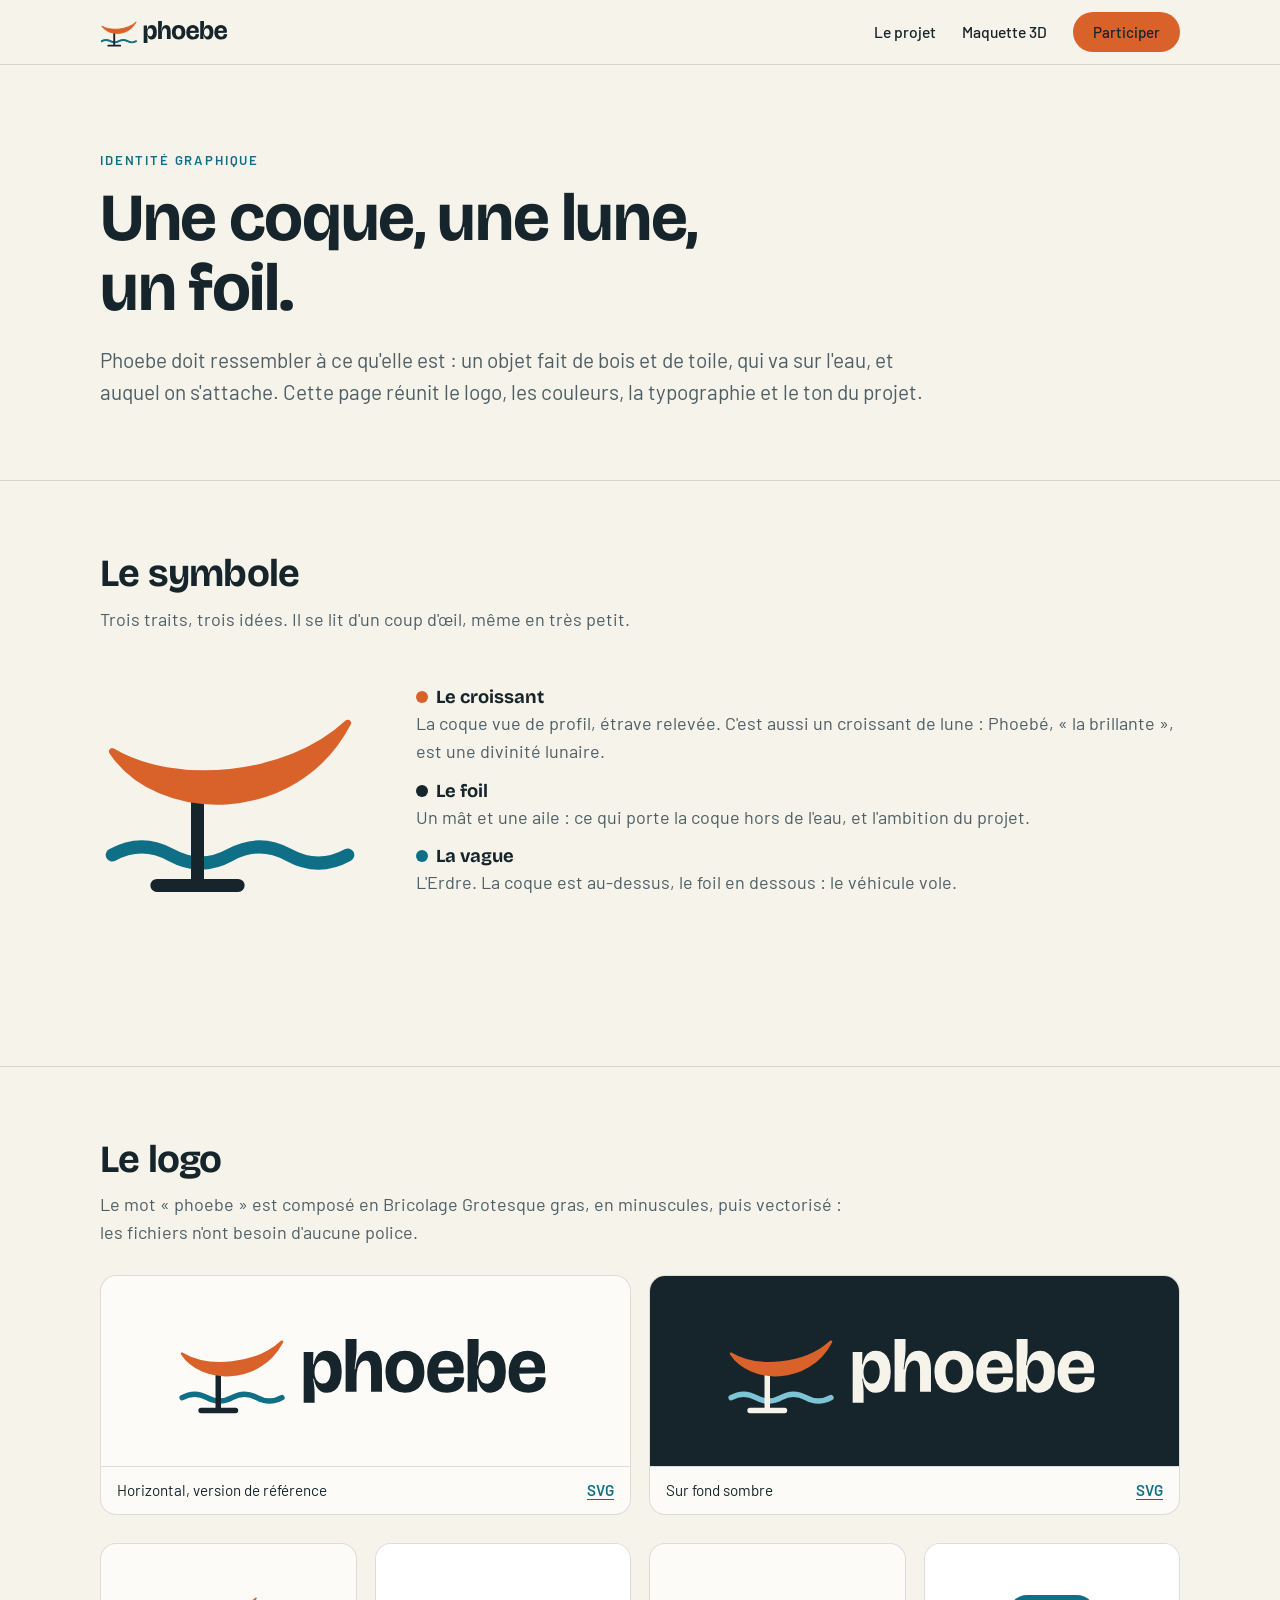
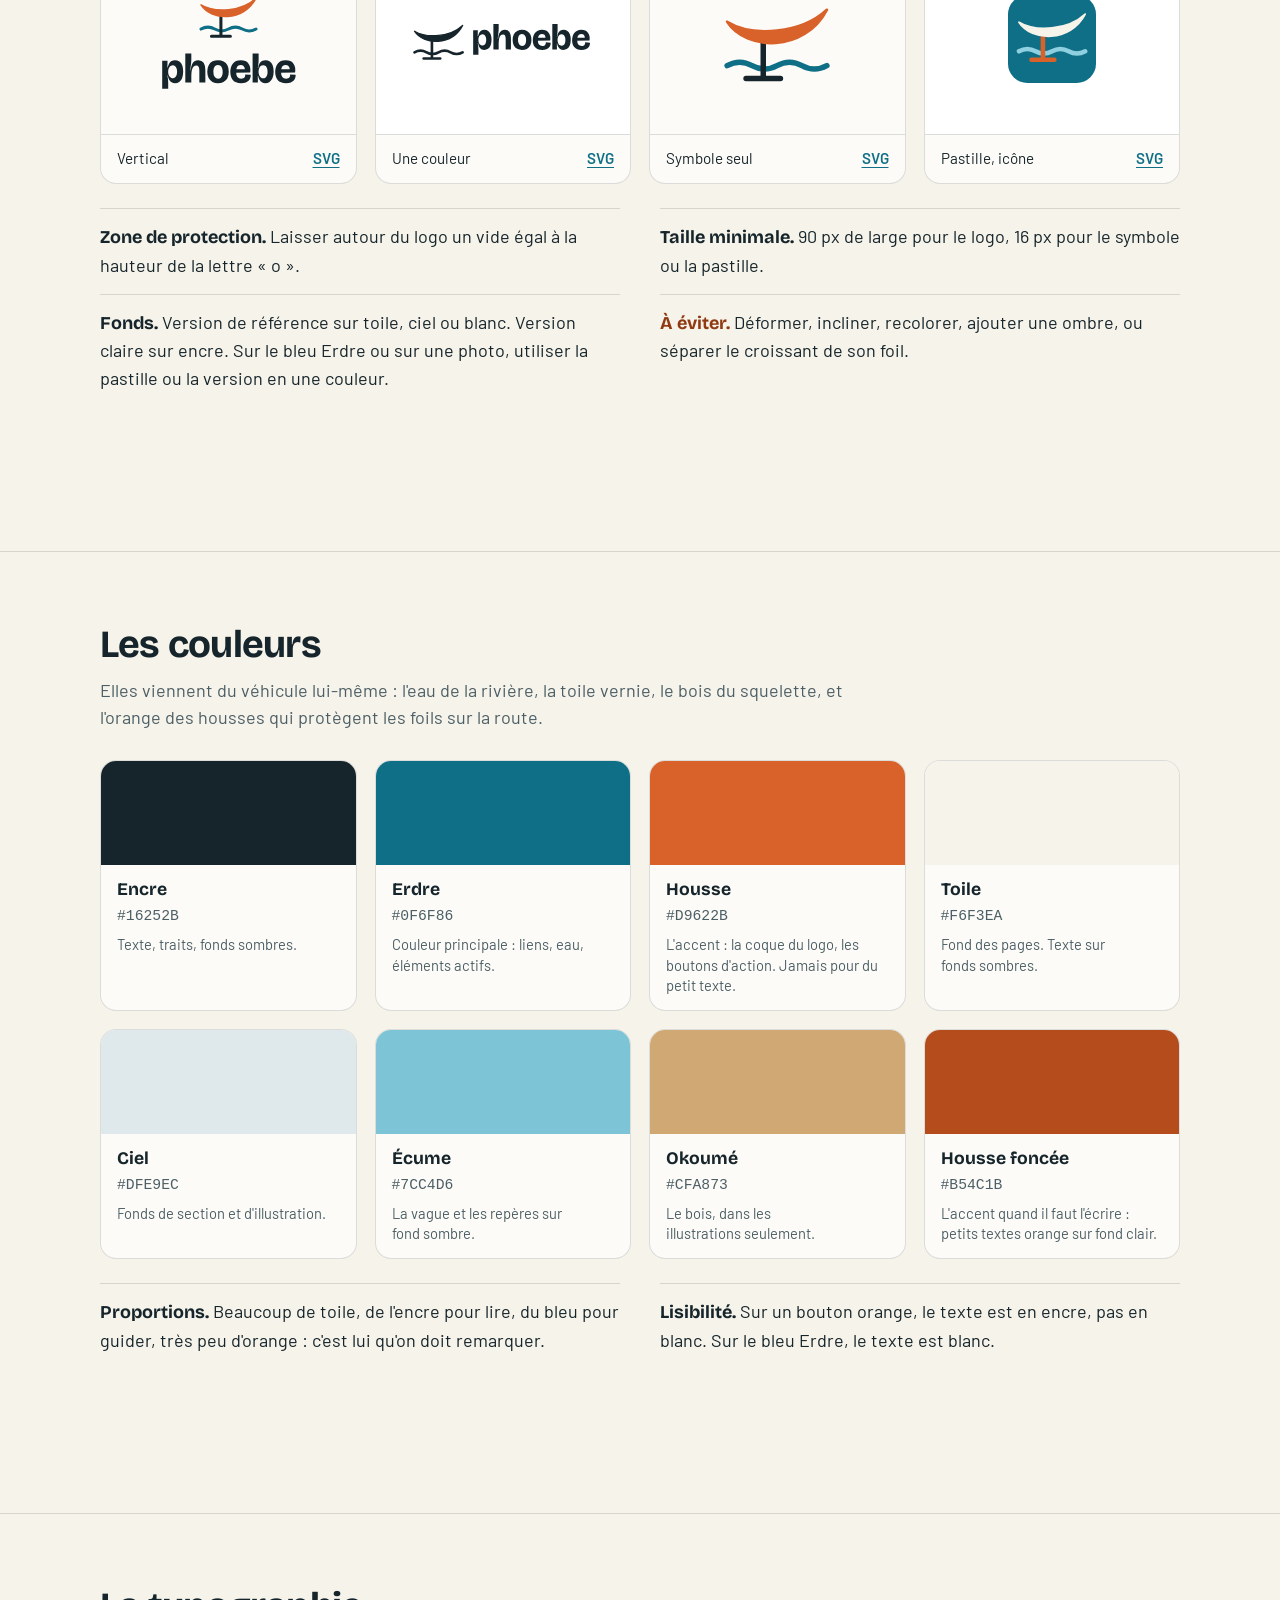
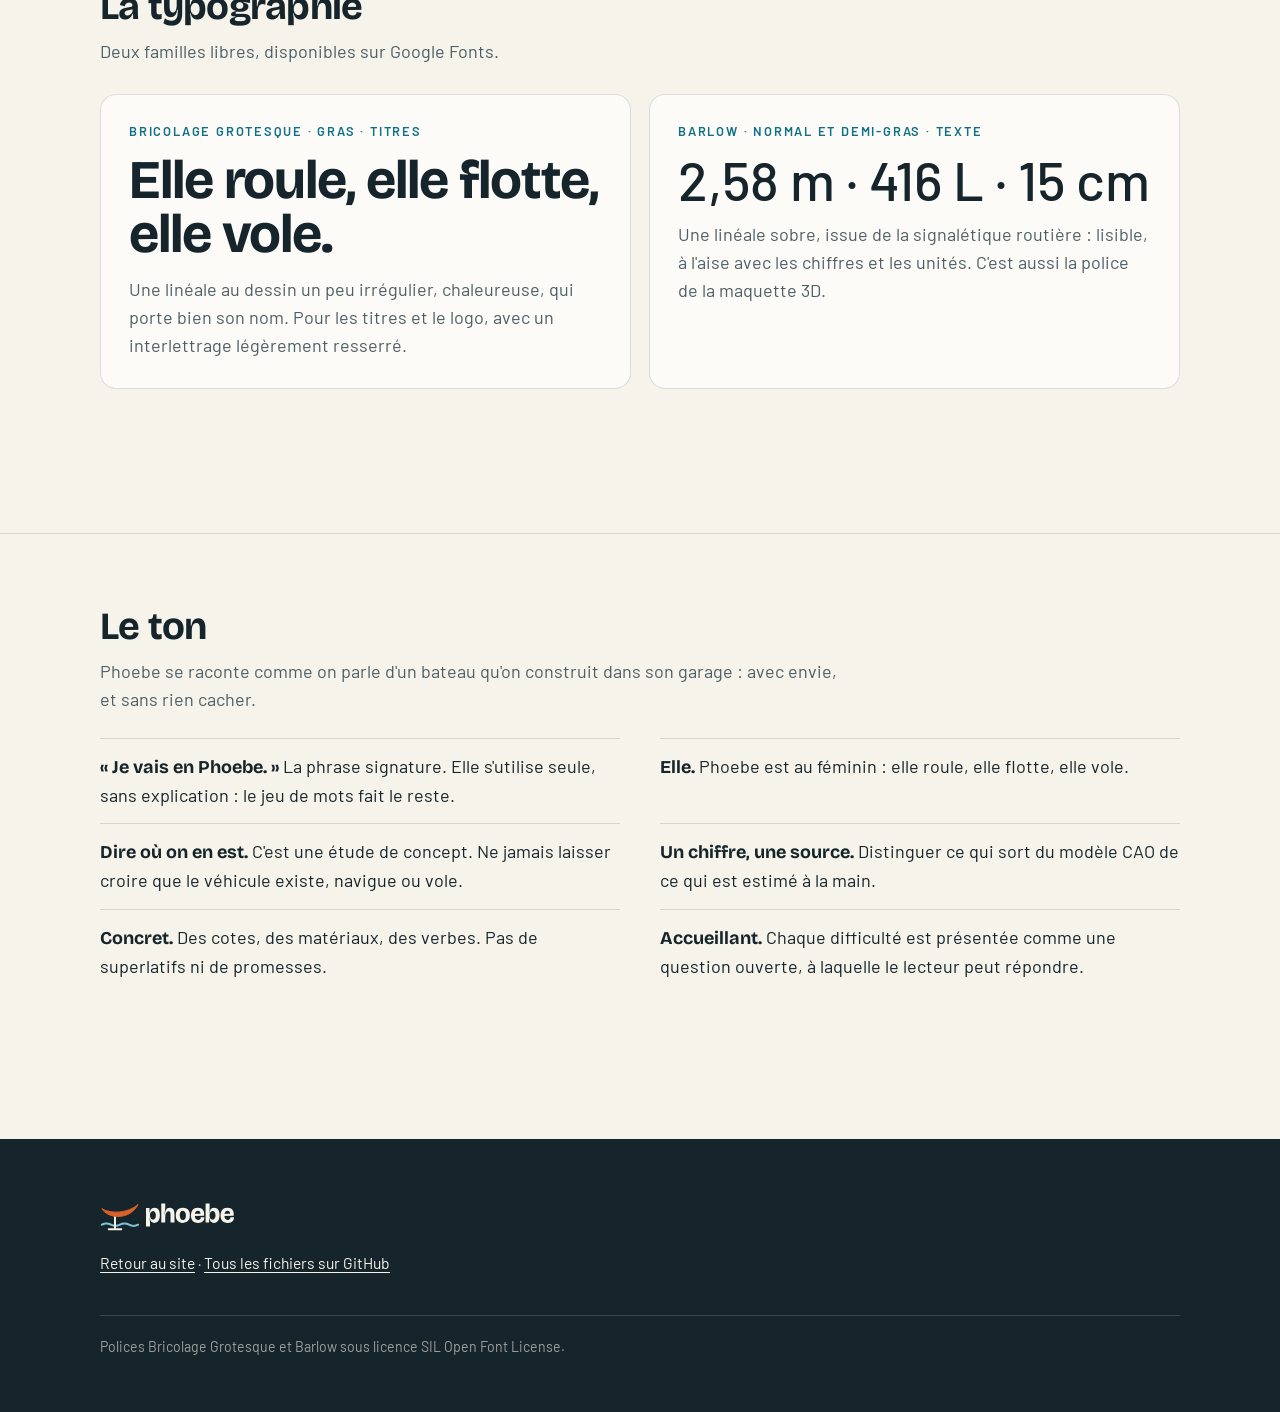
==== identite/index.html @ fafa2d9b "Identité graphique et site de présentation Logo (croissant, foil, vague) et ses variantes SVG, chart" ====
<!DOCTYPE html>
<html lang="fr">
<head>
<meta charset="utf-8">
<meta name="viewport" content="width=device-width, initial-scale=1">
<title>Phoebe : identité graphique</title>
<meta name="description" content="Logo, couleurs, typographie et ton du projet Phoebe.">
<meta name="theme-color" content="#0f6f86">
<link rel="icon" href="favicon.svg" type="image/svg+xml">
<link rel="preconnect" href="https://fonts.googleapis.com">
<link rel="preconnect" href="https://fonts.gstatic.com" crossorigin>
<link href="https://fonts.googleapis.com/css2?family=Barlow:wght@400;500;600&family=Bricolage+Grotesque:opsz,wght@12..96,600;12..96,700&display=swap" rel="stylesheet">
<link rel="stylesheet" href="../assets/phoebe.css">
<style>
.intro{padding:clamp(40px,7vw,88px) 0 0}
.intro h1{font-size:clamp(2.4rem,6vw,4.2rem);margin-bottom:20px}
.bloc{padding:clamp(40px,6vw,72px) 0;border-top:1px solid var(--ligne);margin-top:clamp(40px,6vw,72px)}
.bloc h2{font-size:clamp(1.7rem,3.4vw,2.4rem);margin-bottom:12px}
.bloc > .cadre > p{max-width:42em;color:var(--encre-doux)}
.grille{display:grid;gap:18px;margin-top:28px}
.g2{grid-template-columns:repeat(2,1fr)}
.g3{grid-template-columns:repeat(3,1fr)}
.g4{grid-template-columns:repeat(4,1fr)}
@media (max-width:820px){.g2,.g3,.g4{grid-template-columns:1fr}}
@media (min-width:821px) and (max-width:1020px){.g4{grid-template-columns:repeat(2,1fr)}}
.case{border:1px solid var(--ligne);border-radius:var(--rayon);background:var(--papier);overflow:hidden;margin:0}
.case .vue{display:grid;place-items:center;padding:36px;min-height:190px}
.case .vue img{max-height:110px;width:auto}
.case .vue.sombre{background:var(--encre)}
.case .vue.blanc{background:#fff}
.case .vue.eau{background:var(--erdre)}
.case figcaption{display:flex;justify-content:space-between;gap:12px;align-items:baseline;padding:12px 16px;border-top:1px solid var(--ligne);font-size:.95rem}
.case figcaption a{font-weight:600;white-space:nowrap}
.sens{display:grid;grid-template-columns:auto 1fr;gap:clamp(24px,5vw,56px);align-items:center;margin-top:28px}
.sens img{width:clamp(160px,24vw,260px)}
.sens dl{margin:0;display:grid;gap:14px}
.sens dt{font:700 1.15rem var(--titre)}
.sens dd{margin:2px 0 0;color:var(--encre-doux)}
.sens .p{display:inline-block;width:12px;height:12px;border-radius:50%;margin-right:8px}
@media (max-width:700px){.sens{grid-template-columns:1fr}}
.teinte{border:1px solid var(--ligne);border-radius:var(--rayon);overflow:hidden;background:var(--papier)}
.teinte .aplat{height:104px}
.teinte .t{padding:14px 16px}
.teinte b{display:block;font:700 1.1rem var(--titre)}
.teinte code{font:500 .92rem ui-monospace,Menlo,Consolas,monospace;color:var(--encre-doux)}
.teinte p{margin:6px 0 0;font-size:.92rem;color:var(--encre-doux);line-height:1.4}
.specimen{border:1px solid var(--ligne);border-radius:var(--rayon);background:var(--papier);padding:28px}
.specimen .nom{font:600 .8rem var(--texte);letter-spacing:.14em;text-transform:uppercase;color:var(--erdre);margin-bottom:14px}
.specimen .grand{font:700 clamp(2.2rem,5vw,3.4rem)/1 var(--titre);letter-spacing:-.02em;margin-bottom:14px}
.specimen .corps{color:var(--encre-doux);margin:0}
.regles{list-style:none;margin:24px 0 0;padding:0;display:grid;grid-template-columns:repeat(2,1fr);gap:0 40px;max-width:none}
.regles li{padding:14px 0;border-top:1px solid var(--ligne)}
.regles b{font-family:var(--titre)}
@media (max-width:820px){.regles{grid-template-columns:1fr}}
.non{color:#8f3a12}
</style>
</head>
<body>

<header class="barre">
  <div class="cadre">
    <a class="logo" href="../" aria-label="Phoebe, accueil"><img src="phoebe-logo.svg" alt="Phoebe" width="219" height="64"></a>
    <nav aria-label="Navigation principale">
      <a href="../">Le projet</a>
      <a href="../#maquette">Maquette 3D</a>
      <a class="bouton bouton-plein" href="../#participer">Participer</a>
    </nav>
  </div>
</header>

<main>
<section class="intro">
  <div class="cadre">
    <p class="surtitre">Identité graphique</p>
    <h1>Une coque, une lune,<br>un foil.</h1>
    <p class="chapo">Phoebe doit ressembler à ce qu'elle est : un objet fait de bois et de toile, qui va sur l'eau, et auquel on s'attache. Cette page réunit le logo, les couleurs, la typographie et le ton du projet.</p>
  </div>
</section>

<section class="bloc">
  <div class="cadre">
    <h2>Le symbole</h2>
    <p>Trois traits, trois idées. Il se lit d'un coup d'œil, même en très petit.</p>
    <div class="sens">
      <img src="phoebe-symbole.svg" alt="Symbole de Phoebe" width="260" height="260">
      <dl>
        <div><dt><span class="p" style="background:var(--orange)"></span>Le croissant</dt><dd>La coque vue de profil, étrave relevée. C'est aussi un croissant de lune : Phoebé, « la brillante », est une divinité lunaire.</dd></div>
        <div><dt><span class="p" style="background:var(--encre)"></span>Le foil</dt><dd>Un mât et une aile : ce qui porte la coque hors de l'eau, et l'ambition du projet.</dd></div>
        <div><dt><span class="p" style="background:var(--erdre)"></span>La vague</dt><dd>L'Erdre. La coque est au-dessus, le foil en dessous : le véhicule vole.</dd></div>
      </dl>
    </div>
  </div>
</section>

<section class="bloc">
  <div class="cadre">
    <h2>Le logo</h2>
    <p>Le mot « phoebe » est composé en Bricolage Grotesque gras, en minuscules, puis vectorisé : les fichiers n'ont besoin d'aucune police.</p>
    <div class="grille g2">
      <figure class="case"><div class="vue"><img src="phoebe-logo.svg" alt="Logo horizontal en couleurs"></div><figcaption><span>Horizontal, version de référence</span><a href="phoebe-logo.svg" download>SVG</a></figure>
      <figure class="case"><div class="vue sombre"><img src="phoebe-logo-clair.svg" alt="Logo pour fonds sombres"></div><figcaption><span>Sur fond sombre</span><a href="phoebe-logo-clair.svg" download>SVG</a></figure>
    </div>
    <div class="grille g4">
      <figure class="case"><div class="vue"><img src="phoebe-logo-vertical.svg" alt="Logo vertical"></div><figcaption><span>Vertical</span><a href="phoebe-logo-vertical.svg" download>SVG</a></figure>
      <figure class="case"><div class="vue blanc"><img src="phoebe-logo-mono.svg" alt="Logo en une couleur" style="max-height:64px"></div><figcaption><span>Une couleur</span><a href="phoebe-logo-mono.svg" download>SVG</a></figure>
      <figure class="case"><div class="vue"><img src="phoebe-symbole.svg" alt="Symbole seul"></div><figcaption><span>Symbole seul</span><a href="phoebe-symbole.svg" download>SVG</a></figure>
      <figure class="case"><div class="vue blanc"><img src="favicon.svg" alt="Pastille" style="max-height:88px"></div><figcaption><span>Pastille, icône</span><a href="favicon.svg" download>SVG</a></figure>
    </div>
    <ul class="regles">
      <li><b>Zone de protection.</b> Laisser autour du logo un vide égal à la hauteur de la lettre « o ».</li>
      <li><b>Taille minimale.</b> 90 px de large pour le logo, 16 px pour le symbole ou la pastille.</li>
      <li><b>Fonds.</b> Version de référence sur toile, ciel ou blanc. Version claire sur encre. Sur le bleu Erdre ou sur une photo, utiliser la pastille ou la version en une couleur.</li>
      <li><b class="non">À éviter.</b> Déformer, incliner, recolorer, ajouter une ombre, ou séparer le croissant de son foil.</li>
    </ul>
  </div>
</section>

<section class="bloc">
  <div class="cadre">
    <h2>Les couleurs</h2>
    <p>Elles viennent du véhicule lui-même : l'eau de la rivière, la toile vernie, le bois du squelette, et l'orange des housses qui protègent les foils sur la route.</p>
    <div class="grille g4">
      <div class="teinte"><div class="aplat" style="background:#16252b"></div><div class="t"><b>Encre</b><code>#16252B</code><p>Texte, traits, fonds sombres.</p></div></div>
      <div class="teinte"><div class="aplat" style="background:#0f6f86"></div><div class="t"><b>Erdre</b><code>#0F6F86</code><p>Couleur principale : liens, eau, éléments actifs.</p></div></div>
      <div class="teinte"><div class="aplat" style="background:#d9622b"></div><div class="t"><b>Housse</b><code>#D9622B</code><p>L'accent : la coque du logo, les boutons d'action. Jamais pour du petit texte.</p></div></div>
      <div class="teinte"><div class="aplat" style="background:#f6f3ea"></div><div class="t"><b>Toile</b><code>#F6F3EA</code><p>Fond des pages. Texte sur fonds sombres.</p></div></div>
      <div class="teinte"><div class="aplat" style="background:#dfe9ec"></div><div class="t"><b>Ciel</b><code>#DFE9EC</code><p>Fonds de section et d'illustration.</p></div></div>
      <div class="teinte"><div class="aplat" style="background:#7cc4d6"></div><div class="t"><b>Écume</b><code>#7CC4D6</code><p>La vague et les repères sur fond sombre.</p></div></div>
      <div class="teinte"><div class="aplat" style="background:#cfa873"></div><div class="t"><b>Okoumé</b><code>#CFA873</code><p>Le bois, dans les illustrations seulement.</p></div></div>
      <div class="teinte"><div class="aplat" style="background:#b54c1b"></div><div class="t"><b>Housse foncée</b><code>#B54C1B</code><p>L'accent quand il faut l'écrire : petits textes orange sur fond clair.</p></div></div>
    </div>
    <ul class="regles">
      <li><b>Proportions.</b> Beaucoup de toile, de l'encre pour lire, du bleu pour guider, très peu d'orange : c'est lui qu'on doit remarquer.</li>
      <li><b>Lisibilité.</b> Sur un bouton orange, le texte est en encre, pas en blanc. Sur le bleu Erdre, le texte est blanc.</li>
    </ul>
  </div>
</section>

<section class="bloc">
  <div class="cadre">
    <h2>La typographie</h2>
    <p>Deux familles libres, disponibles sur Google Fonts.</p>
    <div class="grille g2">
      <div class="specimen">
        <div class="nom">Bricolage Grotesque · gras · titres</div>
        <div class="grand">Elle roule, elle flotte, elle vole.</div>
        <p class="corps">Une linéale au dessin un peu irrégulier, chaleureuse, qui porte bien son nom. Pour les titres et le logo, avec un interlettrage légèrement resserré.</p>
      </div>
      <div class="specimen">
        <div class="nom">Barlow · normal et demi-gras · texte</div>
        <div class="grand" style="font-family:var(--texte);font-weight:500;letter-spacing:0">2,58 m · 416 L · 15 cm</div>
        <p class="corps">Une linéale sobre, issue de la signalétique routière : lisible, à l'aise avec les chiffres et les unités. C'est aussi la police de la maquette 3D.</p>
      </div>
    </div>
  </div>
</section>

<section class="bloc">
  <div class="cadre">
    <h2>Le ton</h2>
    <p>Phoebe se raconte comme on parle d'un bateau qu'on construit dans son garage : avec envie, et sans rien cacher.</p>
    <ul class="regles">
      <li><b>« Je vais en Phoebe. »</b> La phrase signature. Elle s'utilise seule, sans explication : le jeu de mots fait le reste.</li>
      <li><b>Elle.</b> Phoebe est au féminin : elle roule, elle flotte, elle vole.</li>
      <li><b>Dire où on en est.</b> C'est une étude de concept. Ne jamais laisser croire que le véhicule existe, navigue ou vole.</li>
      <li><b>Un chiffre, une source.</b> Distinguer ce qui sort du modèle CAO de ce qui est estimé à la main.</li>
      <li><b>Concret.</b> Des cotes, des matériaux, des verbes. Pas de superlatifs ni de promesses.</li>
      <li><b>Accueillant.</b> Chaque difficulté est présentée comme une question ouverte, à laquelle le lecteur peut répondre.</li>
    </ul>
  </div>
</section>
</main>

<footer class="pied" style="margin-top:clamp(40px,6vw,72px)">
  <div class="cadre">
    <img src="phoebe-logo-clair.svg" alt="Phoebe" width="219" height="64">
    <p><a href="../">Retour au site</a> · <a href="https://github.com/guillaumegodet/phoebe/tree/main/identite">Tous les fichiers sur GitHub</a></p>
    <p class="bas">Polices Bricolage Grotesque et Barlow sous licence SIL Open Font License.</p>
  </div>
</footer>
</body>
</html>
---- assets/phoebe.css ----
/* Phoebe : feuille de style commune au site et à la charte graphique.
   Les couleurs viennent de la maquette 3D : eau de l'Erdre, toile vernie, bois, orange des housses de foils. */
:root{
  --encre:#16252b;
  --encre-doux:#4d5f66;
  --erdre:#0f6f86;
  --erdre-fonce:#0a4a5a;
  --ecume:#7cc4d6;
  --orange:#d9622b;
  --orange-fonce:#b54c1b;
  --toile:#f6f3ea;
  --papier:#fcfbf7;
  --ciel:#dfe9ec;
  --bois:#cfa873;
  --ligne:rgba(22,37,43,.14);
  --titre:"Bricolage Grotesque","Barlow","Helvetica Neue",Arial,sans-serif;
  --texte:"Barlow","Helvetica Neue",Arial,sans-serif;
  --rayon:16px;
  --large:1120px;
  color-scheme:light;
}
*,*::before,*::after{box-sizing:border-box}
html{scroll-behavior:smooth;-webkit-text-size-adjust:100%}
body{
  margin:0;background:var(--toile);color:var(--encre);
  font-family:var(--texte);font-size:18px;line-height:1.55;
  -webkit-font-smoothing:antialiased;
}
img,svg{max-width:100%;display:block}
img{height:auto}
a{color:var(--erdre);text-underline-offset:.18em}
a:hover{color:var(--erdre-fonce)}
:focus-visible{outline:3px solid var(--orange);outline-offset:3px;border-radius:4px}
h1,h2,h3{font-family:var(--titre);font-weight:700;letter-spacing:-.02em;line-height:1.05;margin:0;text-wrap:balance}
h1{font-size:clamp(2.7rem,7.2vw,5.2rem)}
h2{font-size:clamp(2rem,4.4vw,3.1rem)}
h3{font-size:1.3rem;letter-spacing:-.01em;line-height:1.2}
p{margin:0 0 1em;text-wrap:pretty}
.cadre{width:100%;max-width:var(--large);margin:0 auto;padding:0 20px}
.section{padding:clamp(56px,9vw,112px) 0}
.surtitre{
  font:600 .82rem/1.2 var(--texte);letter-spacing:.14em;text-transform:uppercase;
  color:var(--erdre);margin:0 0 14px;
}
.chapo{font-size:clamp(1.1rem,1.9vw,1.3rem);color:var(--encre-doux);max-width:40em}
.entete-section{max-width:46em;margin-bottom:clamp(28px,4vw,48px)}
.entete-section h2{margin-bottom:16px}

/* Boutons */
.bouton{
  display:inline-flex;align-items:center;gap:.5em;min-height:48px;padding:0 22px;border-radius:999px;
  font:600 1rem var(--texte);text-decoration:none;border:2px solid transparent;cursor:pointer;
  transition:transform .15s ease,background-color .15s ease,color .15s ease,border-color .15s ease;
}
.bouton:hover{transform:translateY(-2px)}
.bouton-plein{background:var(--orange);color:var(--encre)}
.bouton-plein:hover{background:#e87440;color:var(--encre)}
.bouton-trait{border-color:var(--encre);color:var(--encre);background:transparent}
.bouton-trait:hover{background:var(--encre);color:var(--toile)}
.bouton-clair{border-color:rgba(246,243,234,.6);color:var(--toile);background:transparent}
.bouton-clair:hover{background:var(--toile);color:var(--encre)}

/* En-tête */
.barre{
  position:sticky;top:0;z-index:20;background:rgba(246,243,234,.88);
  -webkit-backdrop-filter:blur(10px);backdrop-filter:blur(10px);border-bottom:1px solid var(--ligne);
}
.barre .cadre{display:flex;align-items:center;justify-content:space-between;gap:16px;height:64px}
.barre .logo img{height:38px;width:auto}
.barre nav{display:flex;align-items:center;gap:26px}
.barre nav a{color:var(--encre);text-decoration:none;font-weight:500;font-size:.98rem}
.barre nav a:hover{color:var(--erdre)}
.barre nav .bouton{min-height:40px;padding:0 18px;font-size:.95rem}
.barre nav .bouton:hover{color:var(--encre)}
@media (max-width:820px){.barre nav a:not(.bouton){display:none}}

/* Pied de page */
.pied{background:var(--encre);color:rgba(246,243,234,.78);padding:56px 0 40px;font-size:.98rem}
.pied a{color:var(--toile)}
.pied .cols{display:grid;grid-template-columns:1.3fr 1fr 1fr;gap:40px}
.pied img{height:40px;width:auto;margin-bottom:16px}
.pied h3{font:600 .8rem var(--texte);letter-spacing:.14em;text-transform:uppercase;color:var(--ecume);margin-bottom:12px}
.pied ul{list-style:none;margin:0;padding:0}
.pied li{margin-bottom:8px}
.pied .bas{border-top:1px solid rgba(246,243,234,.16);margin-top:40px;padding-top:20px;font-size:.88rem;color:rgba(246,243,234,.6)}
@media (max-width:760px){.pied .cols{grid-template-columns:1fr;gap:28px}}

@media (prefers-reduced-motion:reduce){
  html{scroll-behavior:auto}
  *,*::before,*::after{animation:none!important;transition:none!important}
}
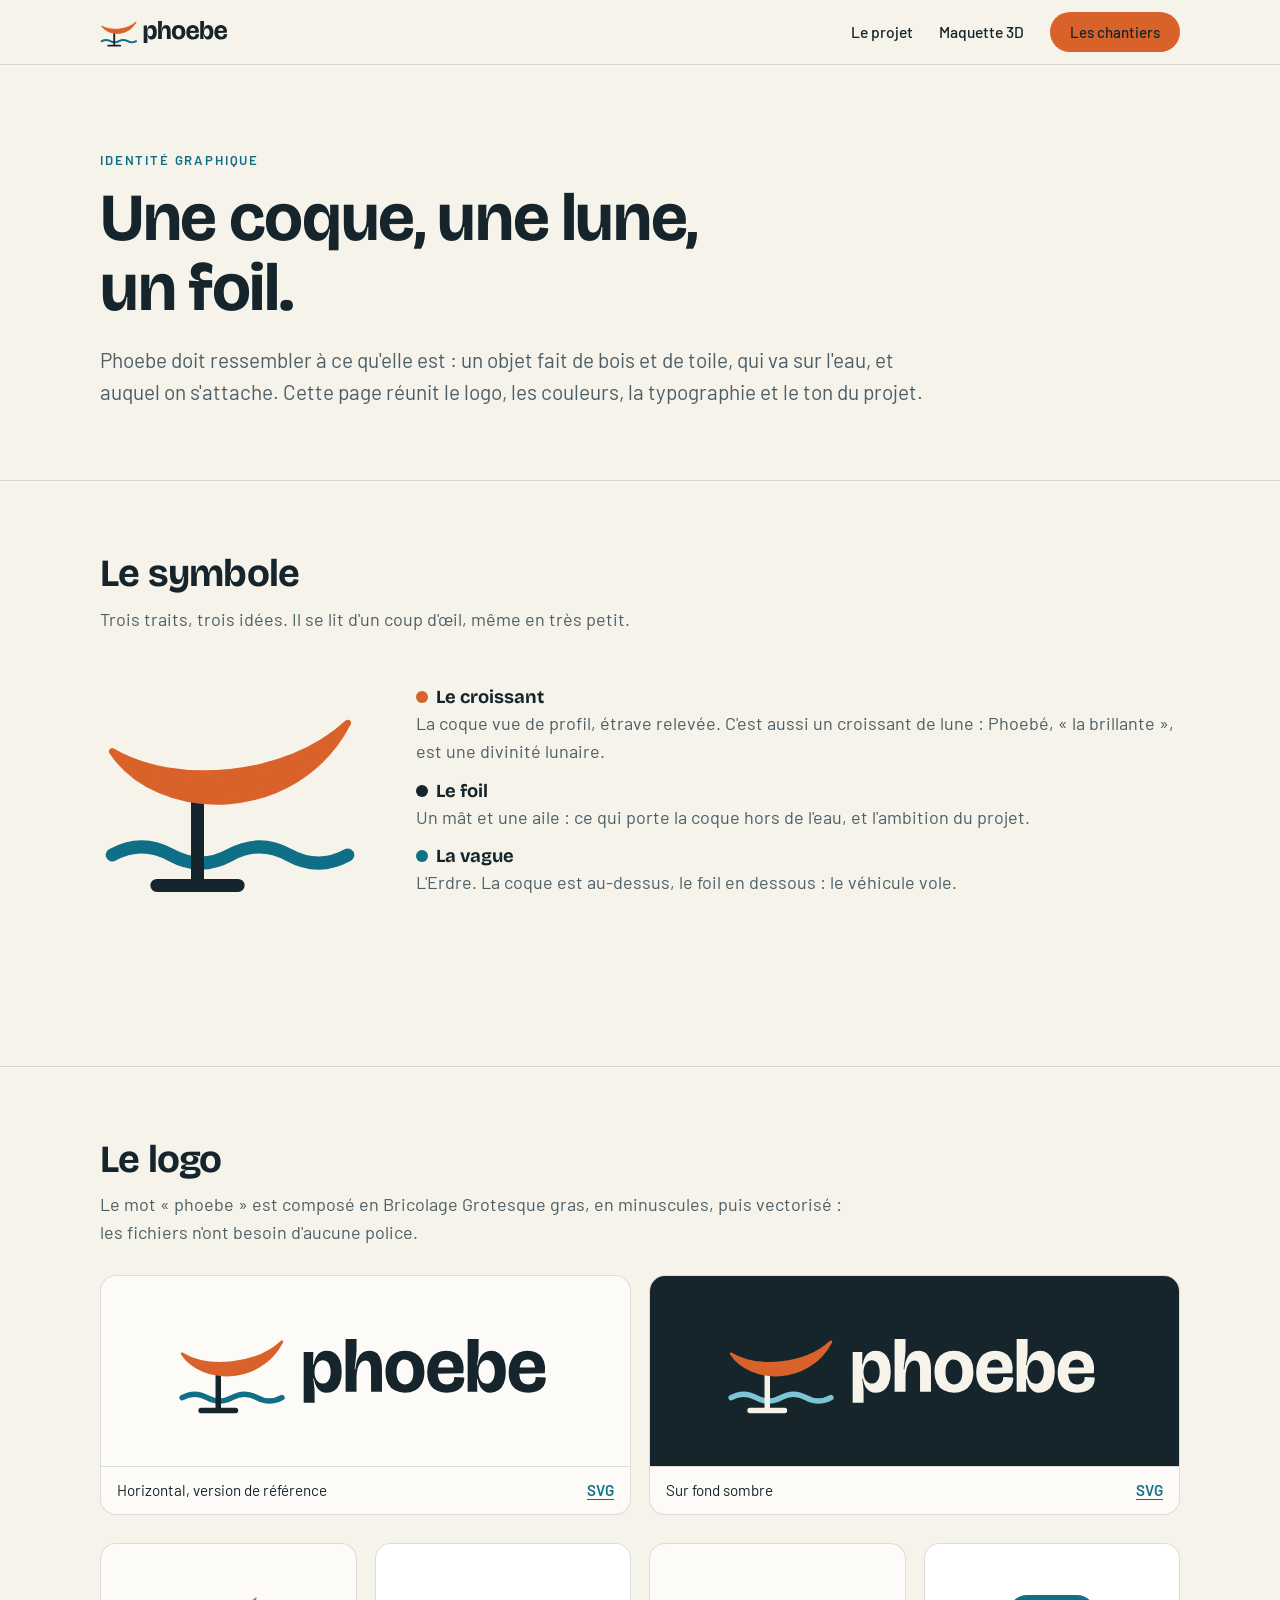
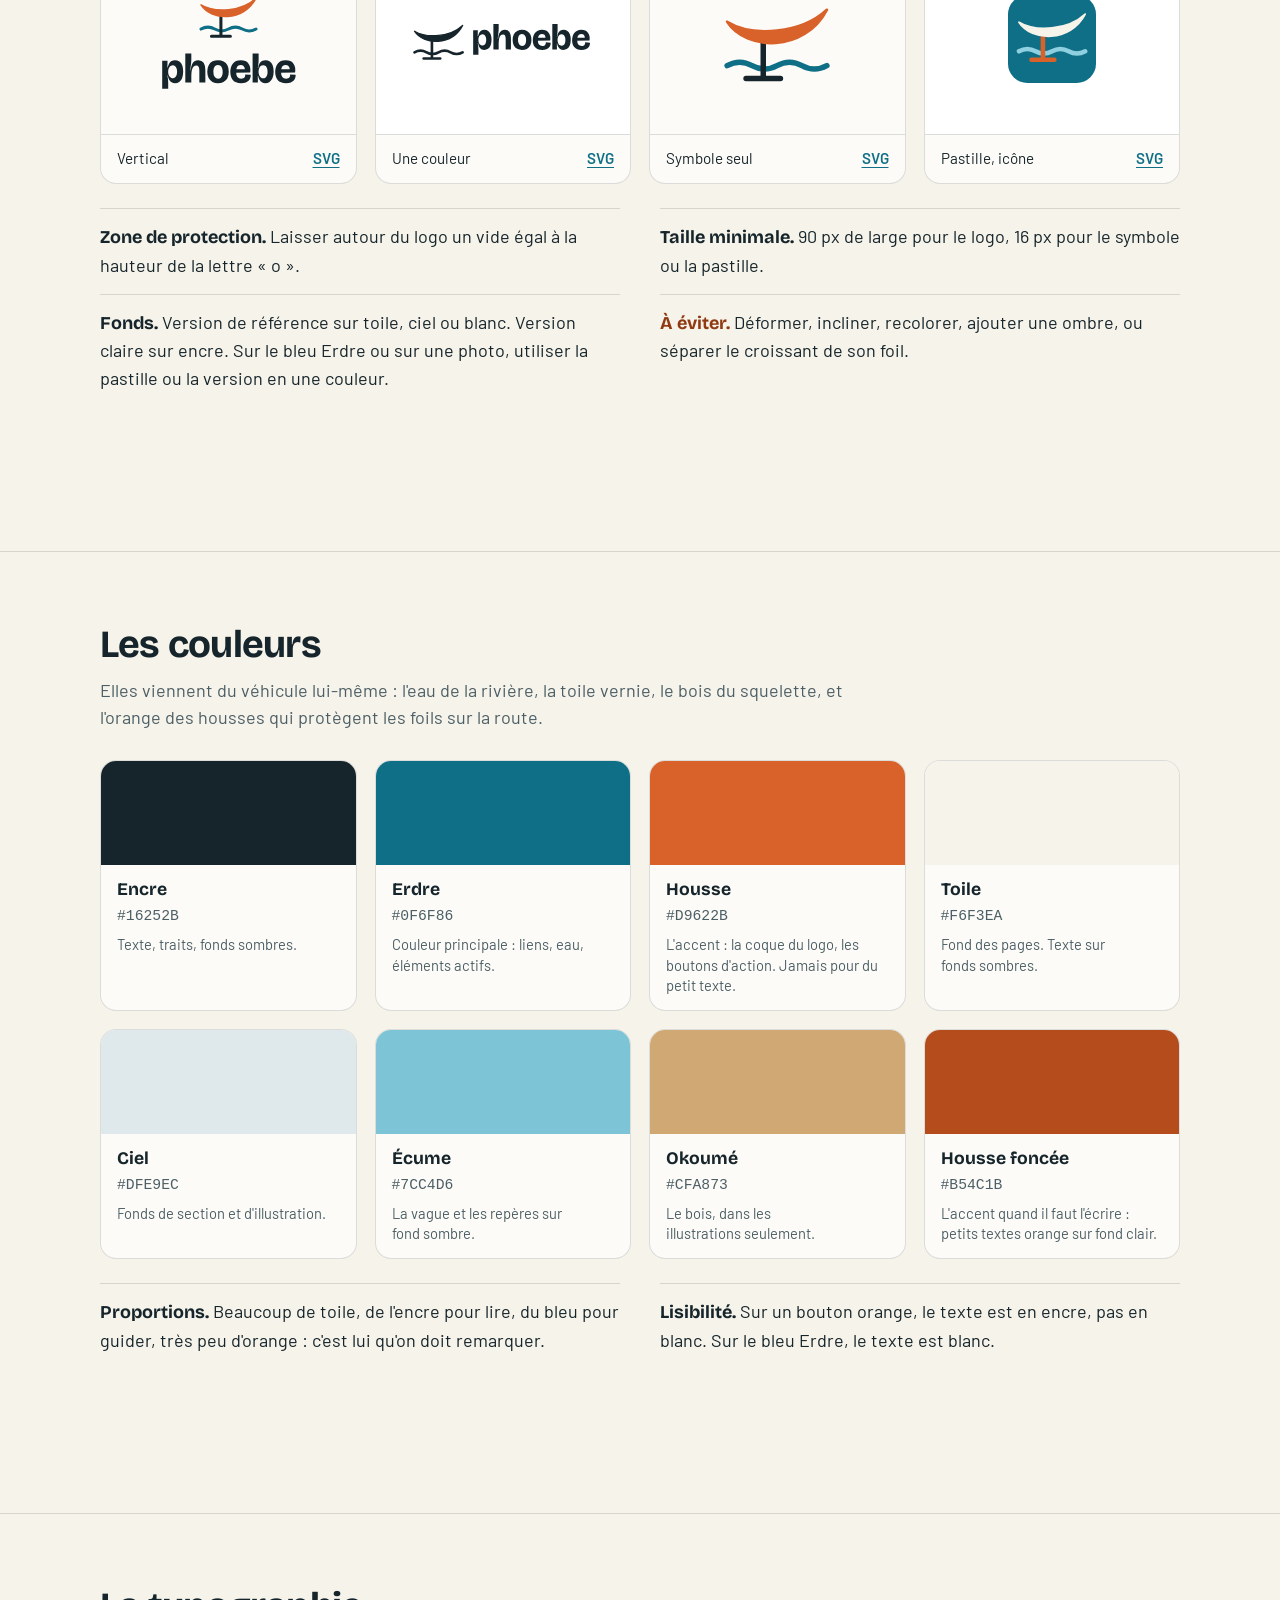
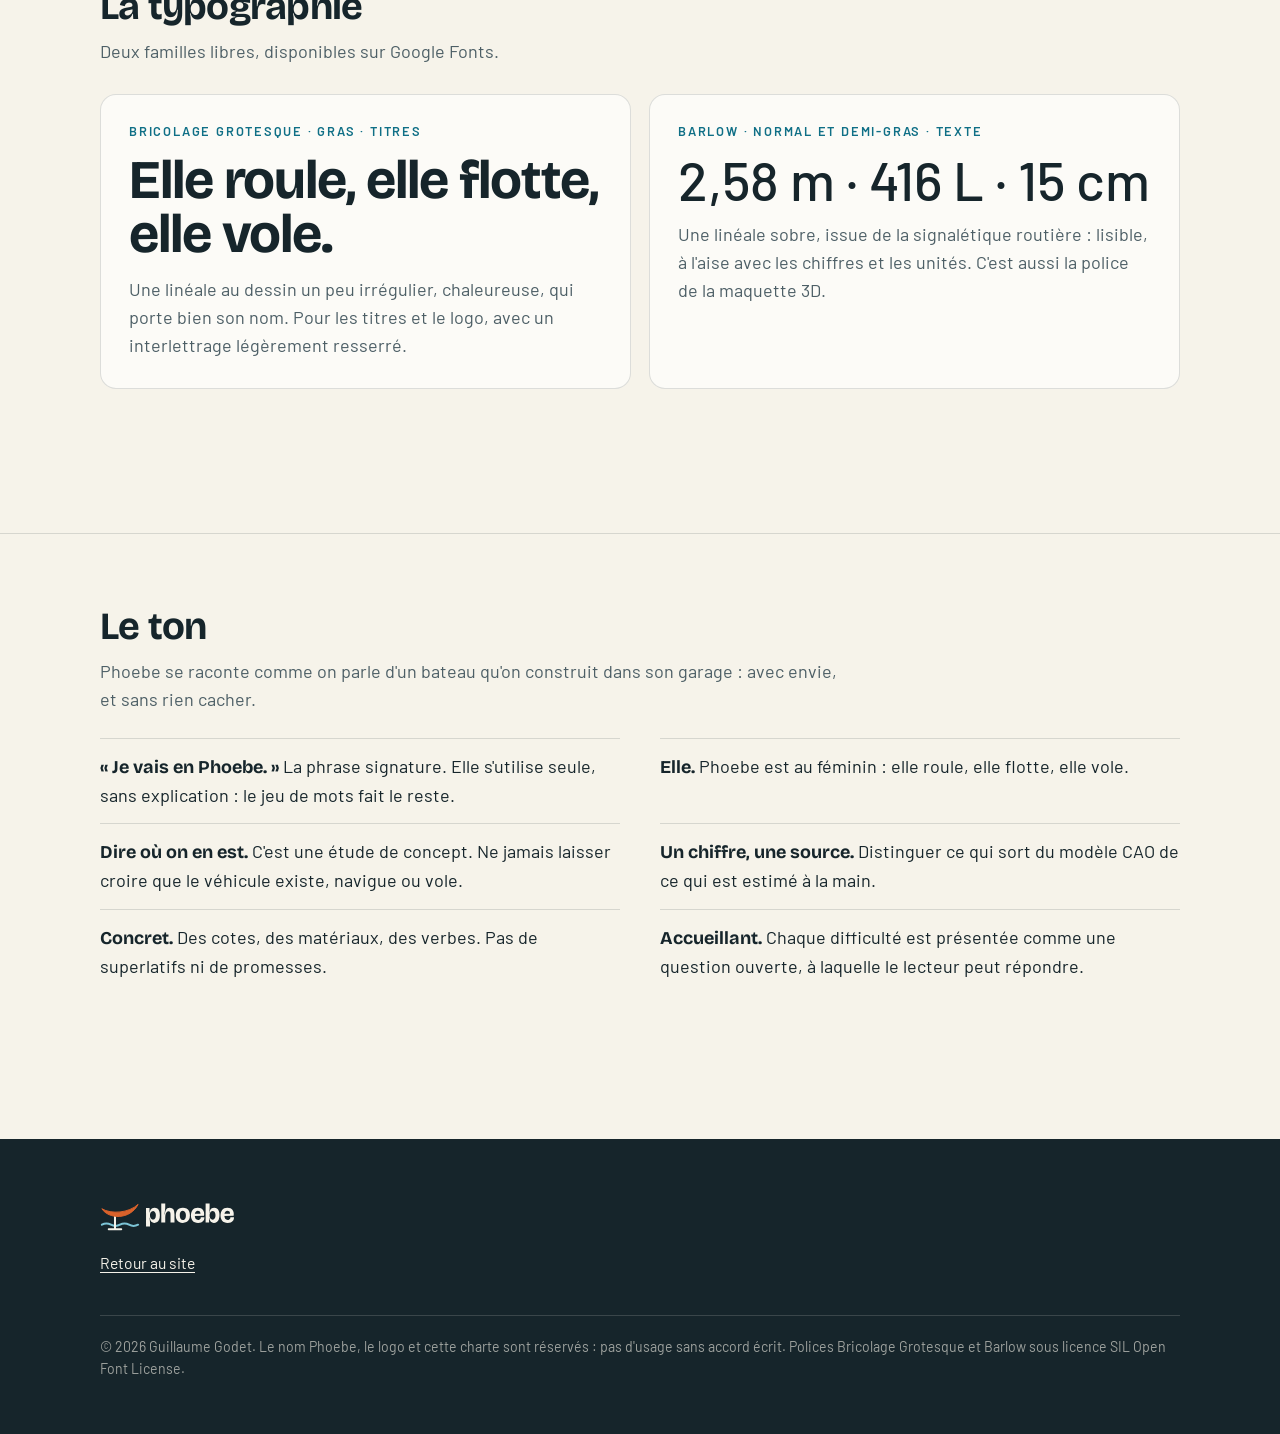
==== commit 6aefb467: "Projet non open source : licence, site et décisions du 17 novembre - LICENCE.md : tous droits réserv" ====
--- a/identite/index.html
+++ b/identite/index.html
@@ -63,7 +63,7 @@
     <nav aria-label="Navigation principale">
       <a href="../">Le projet</a>
       <a href="../#maquette">Maquette 3D</a>
-      <a class="bouton bouton-plein" href="../#participer">Participer</a>
+      <a class="bouton bouton-plein" href="../#chantiers">Les chantiers</a>
     </nav>
   </div>
 </header>
@@ -174,8 +174,8 @@
 <footer class="pied" style="margin-top:clamp(40px,6vw,72px)">
   <div class="cadre">
     <img src="phoebe-logo-clair.svg" alt="Phoebe" width="219" height="64">
-    <p><a href="../">Retour au site</a> · <a href="https://github.com/guillaumegodet/phoebe/tree/main/identite">Tous les fichiers sur GitHub</a></p>
-    <p class="bas">Polices Bricolage Grotesque et Barlow sous licence SIL Open Font License.</p>
+    <p><a href="../">Retour au site</a></p>
+    <p class="bas">© 2026 Guillaume Godet. Le nom Phoebe, le logo et cette charte sont réservés&nbsp;: pas d'usage sans accord écrit. Polices Bricolage Grotesque et Barlow sous licence SIL Open Font License.</p>
   </div>
 </footer>
 </body>
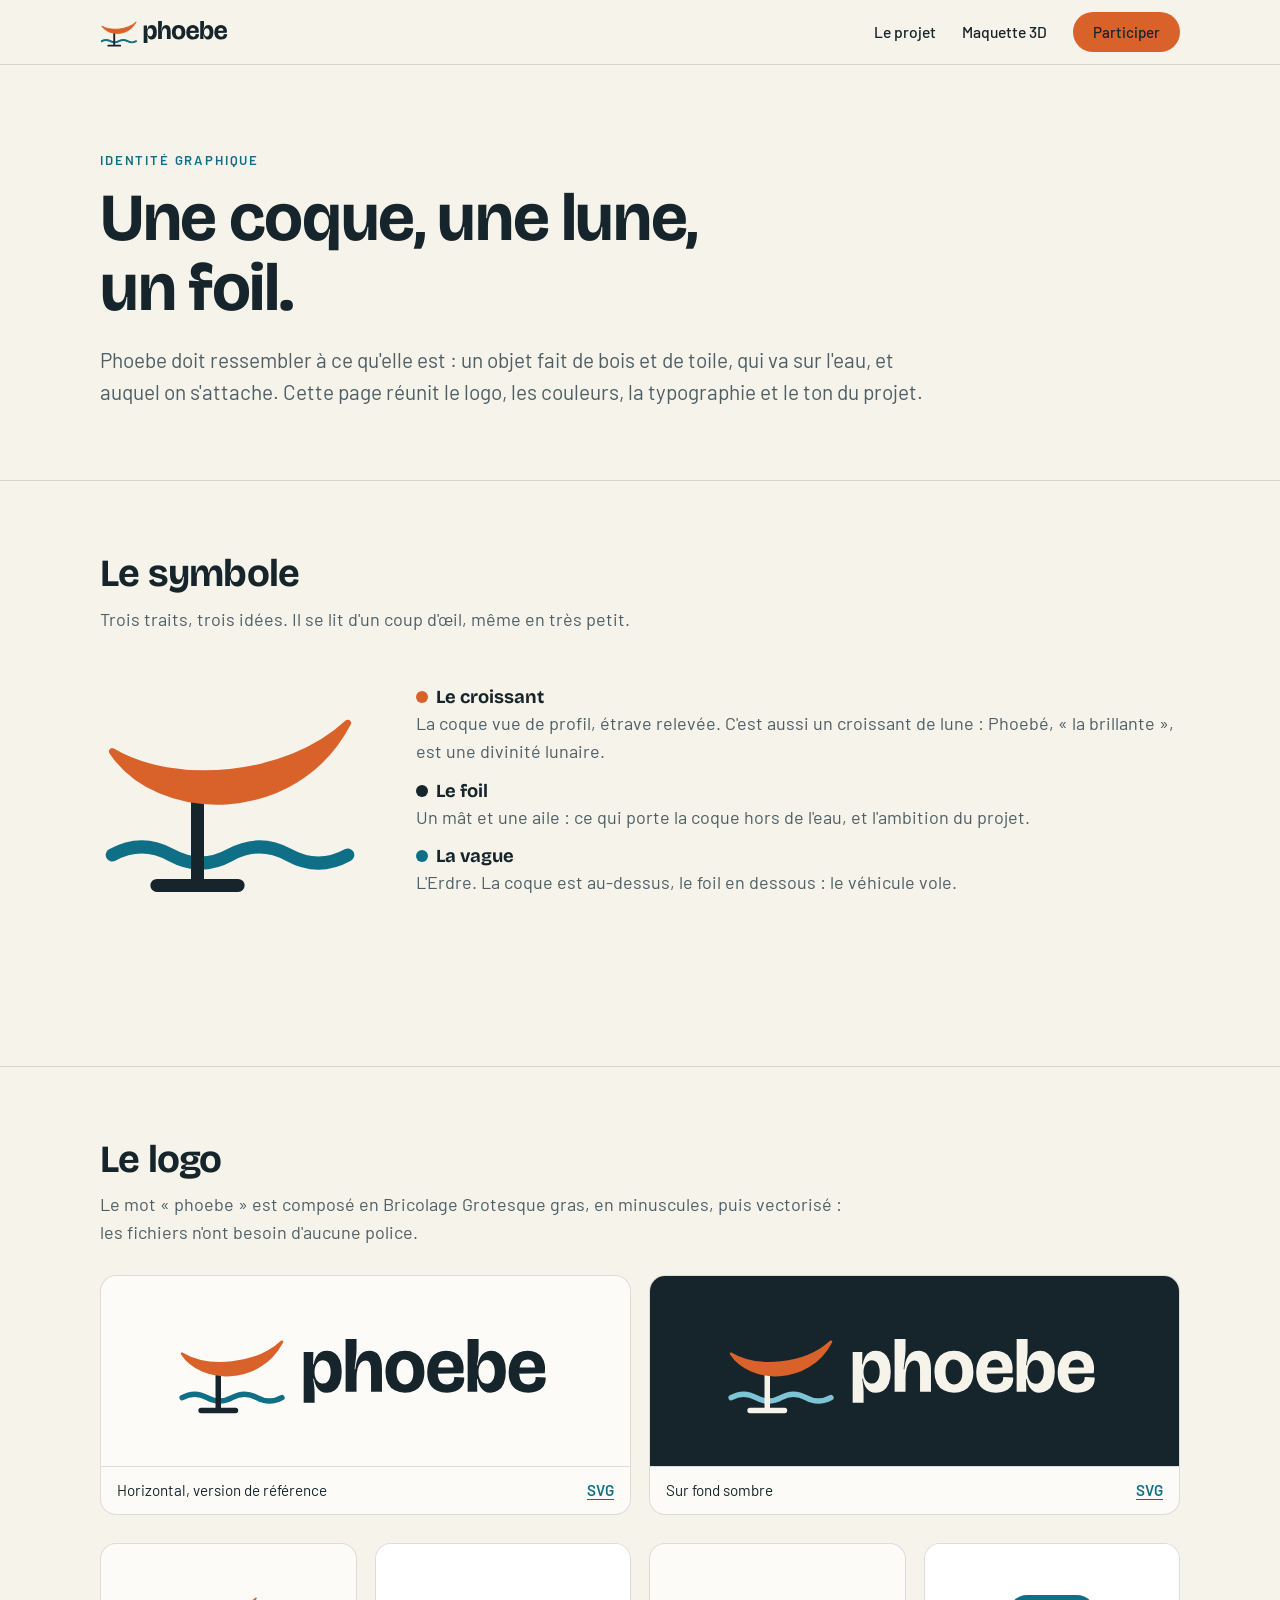
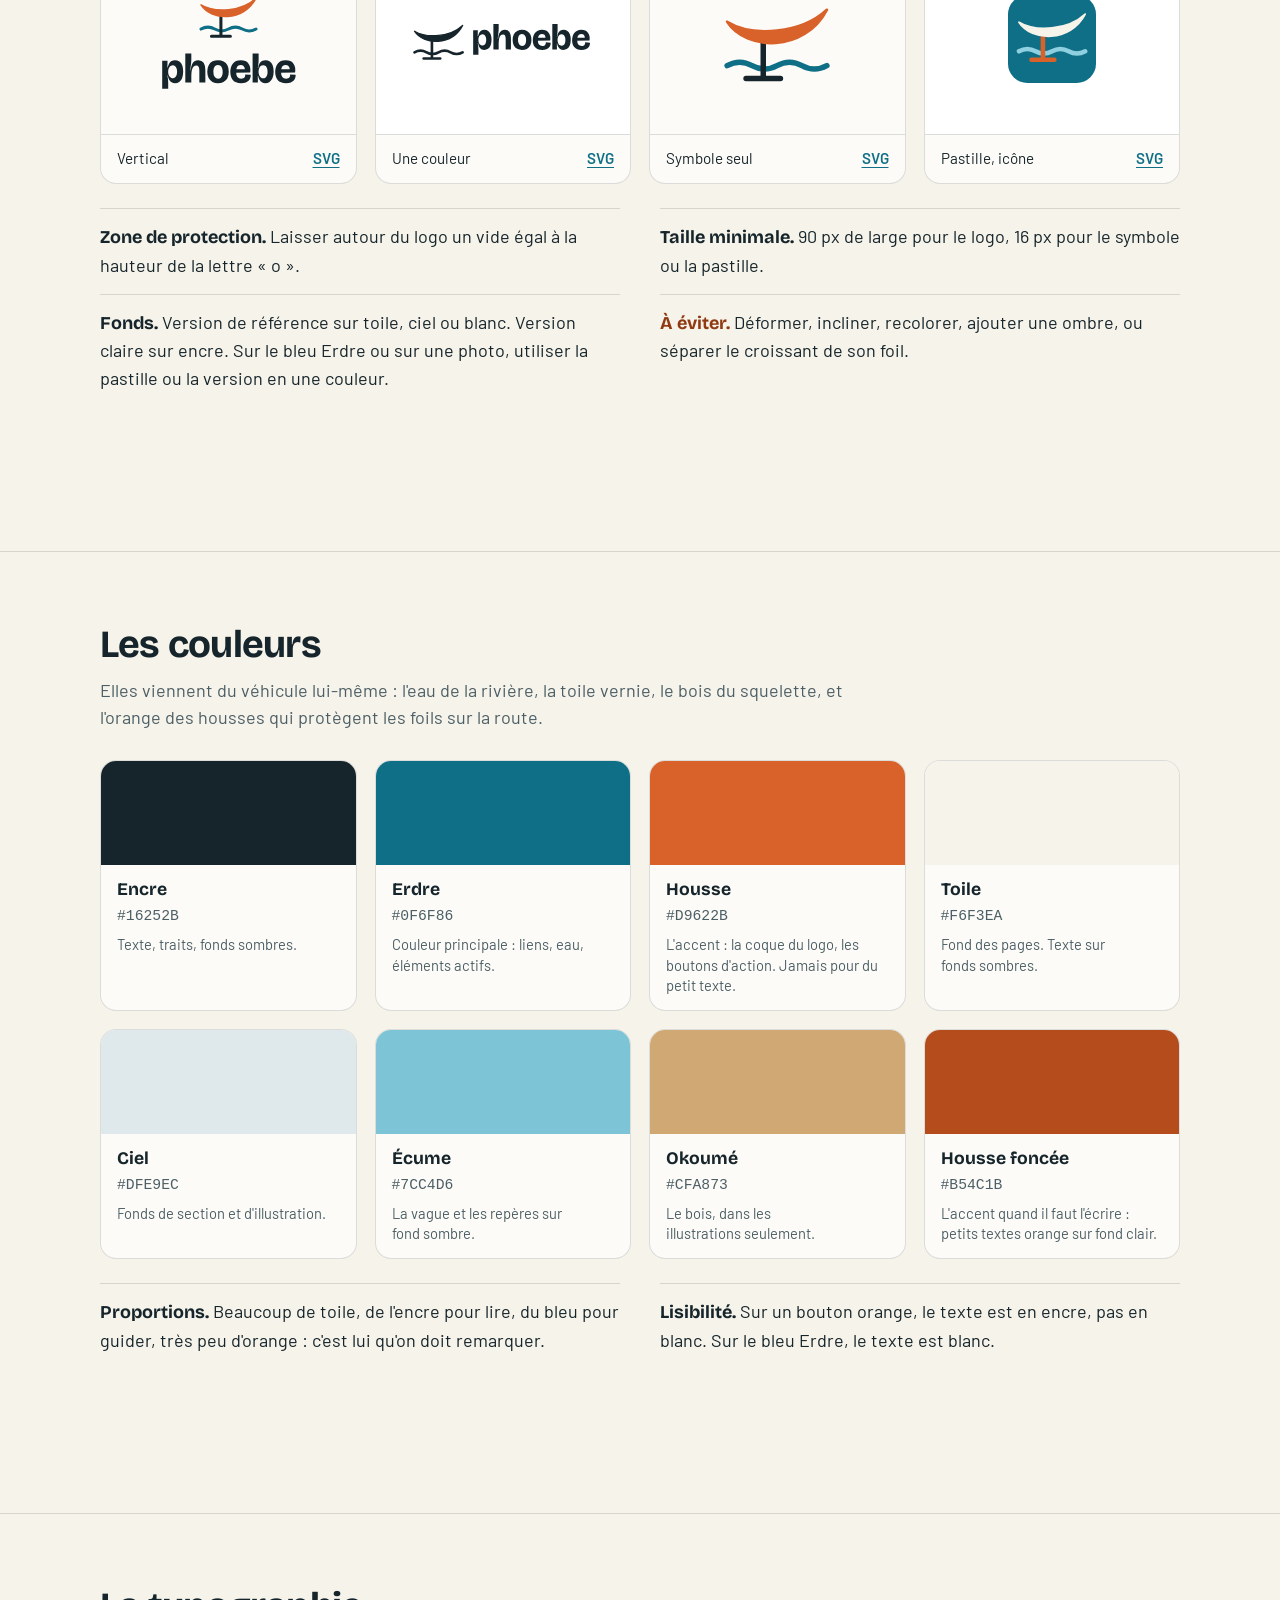
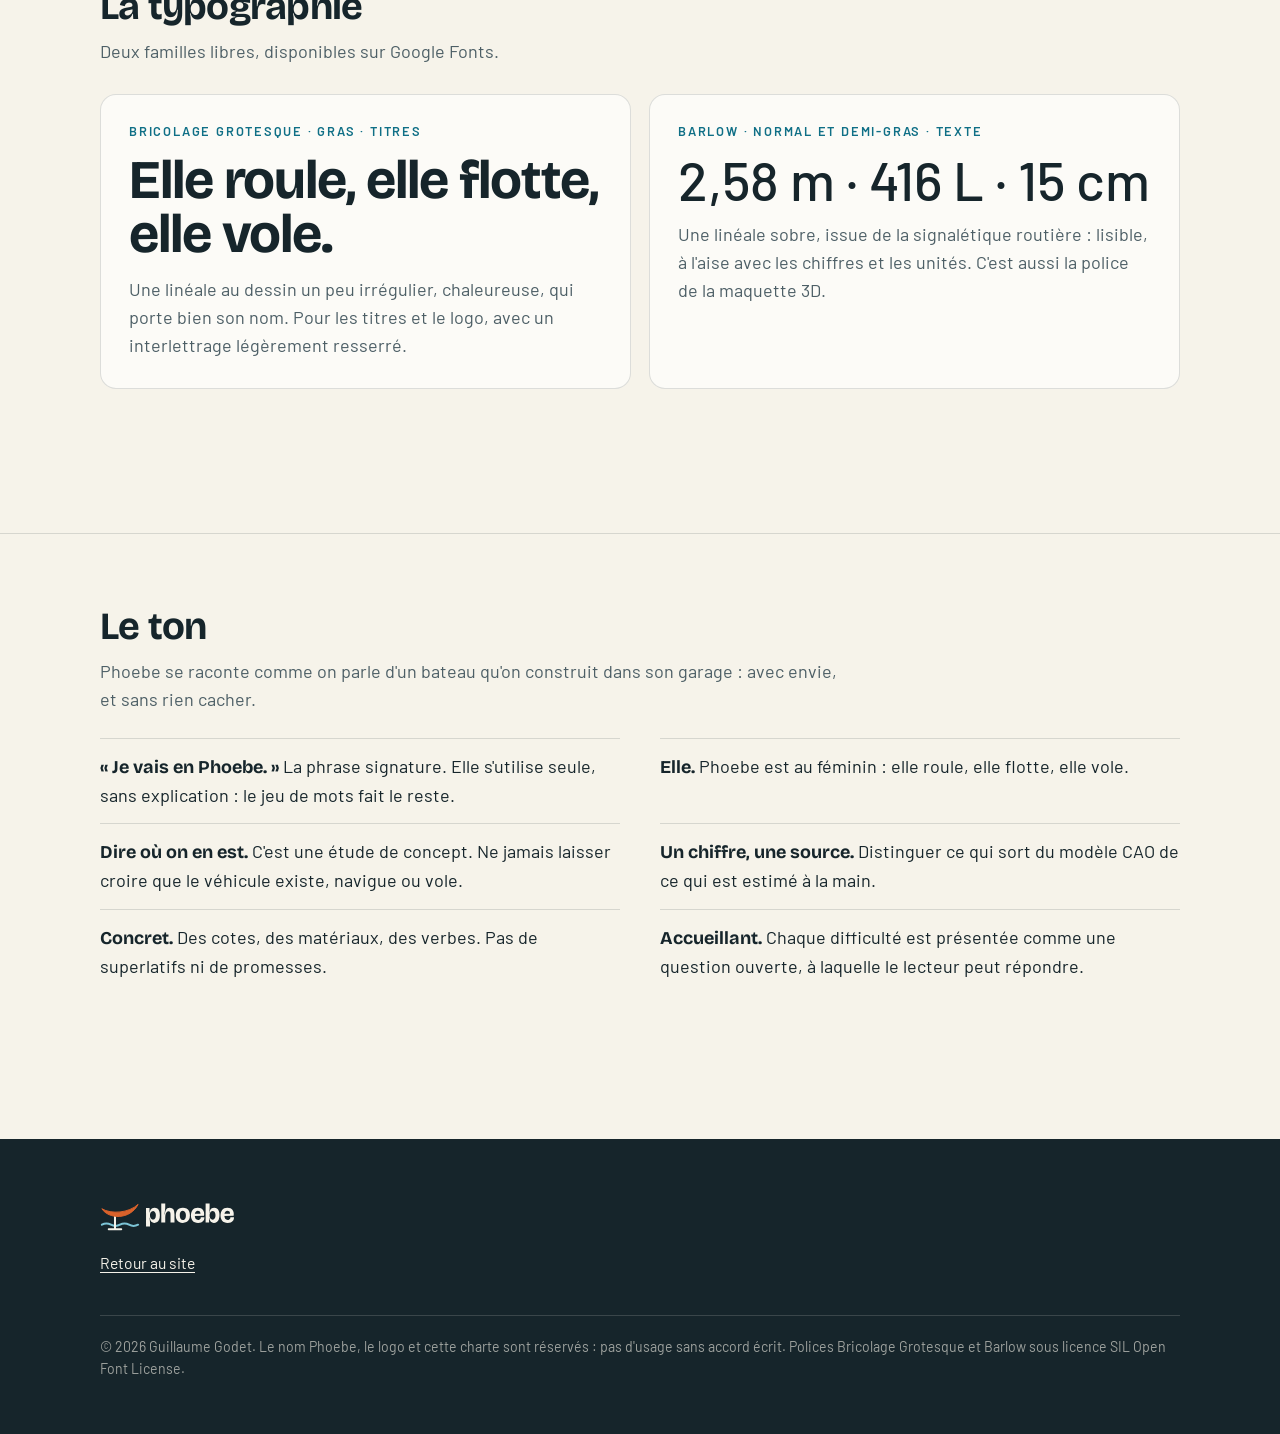
==== commit 3fc6dd23: "Site : retour du bouton Participer et de l'appel aux contributions Co-Authored-By: Claude Fable 5.2 " ====
--- a/identite/index.html
+++ b/identite/index.html
@@ -63,7 +63,7 @@
     <nav aria-label="Navigation principale">
       <a href="../">Le projet</a>
       <a href="../#maquette">Maquette 3D</a>
-      <a class="bouton bouton-plein" href="../#chantiers">Les chantiers</a>
+      <a class="bouton bouton-plein" href="../#participer">Participer</a>
     </nav>
   </div>
 </header>
